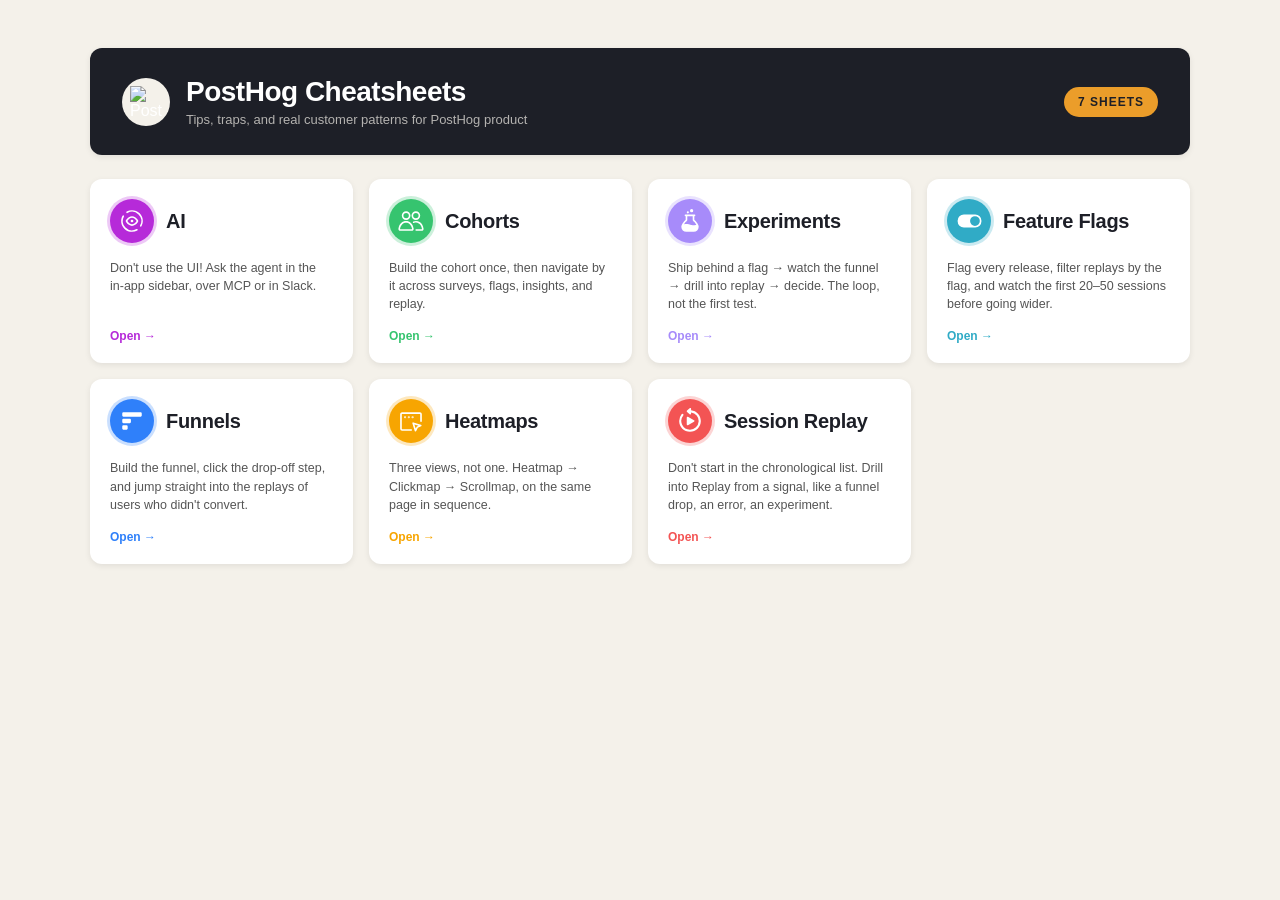
==== index.html @ 9aec154e "Initial commit: PostHog cheatsheets one-pagers + generator" ====
<!DOCTYPE html>
<html lang="en">
<head>
<meta charset="UTF-8">
<title>PostHog Cheatsheets: Index</title>
<style>
* { box-sizing: border-box; margin: 0; padding: 0; }
body {
  font-family: -apple-system, BlinkMacSystemFont, "Segoe UI", Helvetica, Arial, sans-serif;
  background: #f4f1ea; color: #1d1f27;
  min-height: 100vh; padding: 48px 32px;
}
.wrap { max-width: 1100px; margin: 0 auto; }
header {
  background: #1d1f27; color: #fff; border-radius: 12px;
  padding: 28px 32px; margin-bottom: 24px;
  display: flex; align-items: center; justify-content: space-between;
  box-shadow: 0 2px 6px rgba(0,0,0,0.08);
}
.brand { display: flex; align-items: center; gap: 16px; }
.dot {
  width: 48px; height: 48px; background: #f4f1ea; border-radius: 50%;
  display: flex; align-items: center; justify-content: center;
}
.dot img { width: 32px; height: 32px; display: block; }
h1 { font-size: 28px; letter-spacing: -0.5px; }
.sub { color: #f4f1ea; opacity: 0.7; font-size: 13px; margin-top: 4px; }
.count {
  background: #eb9d2a; color: #1d1f27; padding: 8px 14px; border-radius: 999px;
  font-weight: 700; font-size: 12px; text-transform: uppercase; letter-spacing: 1px;
}
.grid {
  display: grid; grid-template-columns: repeat(auto-fill, minmax(260px, 1fr));
  gap: 16px;
}
.card {
  background: #fff; border-radius: 12px; padding: 20px; text-decoration: none;
  color: inherit;
  transition: transform 0.15s, box-shadow 0.15s;
  box-shadow: 0 2px 6px rgba(0,0,0,0.08);
  display: flex; flex-direction: column; gap: 8px;
}
.card:hover { transform: translateY(-3px); box-shadow: 0 8px 20px rgba(0,0,0,0.08); }
.card .card-head {
  display: flex; align-items: center; gap: 12px;
}
.card .icon {
  width: 44px; height: 44px; background: var(--accent); border-radius: 50%;
  display: flex; align-items: center; justify-content: center;
  font-size: 22px; color: #fff;
  box-shadow: 0 0 0 3px color-mix(in srgb, var(--accent) 25%, transparent);
  flex-shrink: 0;
}
.card .icon svg { width: 26px; height: 26px; display: block; }
.card h2 { font-size: 20px; letter-spacing: -0.3px; }
.card p { font-size: 12.5px; color: #555; line-height: 1.45; margin-top: 8px; }
.card .arrow {
  margin-top: auto; padding-top: 8px;
  font-size: 12px; color: var(--accent); font-weight: 700;
}
footer {
  margin-top: 32px; text-align: center; color: #999; font-size: 12px;
}
</style>
</head>
<body>
<div class="wrap">
  <header>
    <div class="brand">
      <div class="dot"><img src="https://posthog.com/brand/posthog-logomark.svg" alt="PostHog hedgehog"></div>
      <div>
        <h1>PostHog Cheatsheets</h1>
        <div class="sub">Tips, traps, and real customer patterns for  PostHog product</div>
      </div>
    </div>
    <div class="count">7 sheets</div>
  </header>

  <div class="grid">
    
        <a class="card" href="posthog-ai.html" target="_blank" rel="noopener" style="--accent: #b62ad9;">
          <div class="card-head">
            <div class="icon"><svg width="100%" fill="currentColor" xmlns="http://www.w3.org/2000/svg" viewBox="0 0 24 24"><path fill-rule="evenodd" d="M12 9c-1.356 0-2.857.857-4.284 2.9a.174.174 0 0 0 0 .2C9.143 14.142 10.644 15 12 15c1.356 0 2.857-.857 4.284-2.9l.615.428-.615-.429a.174.174 0 0 0 0-.198C14.857 9.857 13.356 9 12 9Zm0-1.5c2.043 0 3.942 1.29 5.514 3.542.401.575.401 1.341 0 1.916C15.942 15.209 14.044 16.5 12 16.5c-2.043 0-3.942-1.29-5.514-3.542a1.674 1.674 0 0 1 0-1.916C8.058 8.791 9.956 7.5 12 7.5Z" clip-rule="evenodd"/><path fill-rule="evenodd" d="M18.01 5.99A8.504 8.504 0 0 0 7.836 4.587a.75.75 0 1 1-.735-1.307c3.81-2.143 8.726-1.595 11.97 1.649 3.244 3.244 3.792 8.16 1.65 11.97a.75.75 0 1 1-1.308-.735A8.504 8.504 0 0 0 18.01 5.99ZM4.3 6.815a.75.75 0 0 1 .287 1.021 8.504 8.504 0 0 0 11.577 11.577.75.75 0 0 1 .735 1.308c-3.81 2.142-8.726 1.594-11.97-1.65-3.244-3.244-3.793-8.16-1.65-11.97a.75.75 0 0 1 1.022-.286ZM10.75 12a1.25 1.25 0 1 1 2.5 0 1.25 1.25 0 0 1-2.5 0Z" clip-rule="evenodd"/></svg></div>
            <h2>AI</h2>
          </div>
          <p>Don't use the UI! Ask the agent in the in-app sidebar, over MCP or in Slack.</p>
          <div class="arrow">Open →</div>
        </a>
        
        <a class="card" href="posthog-cohorts.html" target="_blank" rel="noopener" style="--accent: #36c46f;">
          <div class="card-head">
            <div class="icon"><svg width="100%" fill="currentColor" xmlns="http://www.w3.org/2000/svg" viewBox="0 0 24 24"><path fill-rule="evenodd" clip-rule="evenodd" d="M7.5 4.5a2.5 2.5 0 1 0 0 5 2.5 2.5 0 0 0 0-5ZM3.5 7a4 4 0 1 1 8 0 4 4 0 0 1-8 0Zm13-2.5a2.5 2.5 0 1 0 0 5 2.5 2.5 0 0 0 0-5Zm-4 2.5a4 4 0 1 1 8 0 4 4 0 0 1-8 0Zm6.692 7.268c-1.381-.87-3.024-1-4.48-.395a.75.75 0 0 1-.575-1.385 6.342 6.342 0 0 1 5.855.511c1.796 1.133 3.171 3.188 3.628 6.067.17 1.073-.698 1.934-1.693 1.934H16.75a.75.75 0 0 1 0-1.5h5.177a.23.23 0 0 0 .172-.072.145.145 0 0 0 .04-.127c-.4-2.52-1.571-4.165-2.947-5.033ZM7.429 13.5c-2.384 0-4.934 1.811-5.567 5.798a.149.149 0 0 0 .04.13.228.228 0 0 0 .171.072h10.711c.073 0 .133-.03.17-.073a.149.149 0 0 0 .041-.129c-.633-3.987-3.183-5.798-5.566-5.798Zm0-1.5c3.243 0 6.319 2.476 7.047 7.063.17 1.07-.694 1.937-1.692 1.937H2.073c-.998 0-1.862-.867-1.692-1.937C1.109 14.476 4.185 12 7.429 12Z"/></svg></div>
            <h2>Cohorts</h2>
          </div>
          <p>Build the cohort once, then navigate by it across surveys, flags, insights, and replay.</p>
          <div class="arrow">Open →</div>
        </a>
        
        <a class="card" href="posthog-experiments.html" target="_blank" rel="noopener" style="--accent: #a78bfa;">
          <div class="card-head">
            <div class="icon"><svg width="100%" fill="currentColor" xmlns="http://www.w3.org/2000/svg" viewBox="0 0 24 24"><path fill-rule="evenodd" clip-rule="evenodd" d="M7 6.75A.75.75 0 0 1 7.75 6h8.5a.75.75 0 0 1 0 1.5H16v3.233a31.851 31.851 0 0 0 .885 1.006c.322.358.665.738.995 1.132.72.86 1.434 1.842 1.83 2.948.18.505.29 1.04.29 1.597A4.584 4.584 0 0 1 15.416 22H8.584A4.584 4.584 0 0 1 4 17.416c0-.558.11-1.092.29-1.597.396-1.106 1.11-2.089 1.83-2.948.33-.394.673-.774.995-1.132l.093-.104c.287-.317.553-.616.792-.902V7.5h-.25A.75.75 0 0 1 7 6.75Zm2.5.75v3.763l-.164.206c-.31.386-.662.78-1.013 1.17l-.091.101c-.325.361-.65.722-.962 1.095-.345.41-.66.82-.928 1.234l.098-.015c.895-.137 2.053-.275 2.99-.25 1.137.03 2 .302 2.774.545l.021.007c.779.245 1.469.46 2.384.484.797.02 1.846-.1 2.725-.234.211-.032.41-.065.59-.095-.313-.566-.728-1.12-1.194-1.676-.312-.373-.637-.734-.962-1.095l-.091-.101c-.351-.39-.703-.784-1.013-1.17l-.164-.206V7.5h-5Z"/><path d="M11 4a1 1 0 1 1-2 0 1 1 0 0 1 2 0Zm4-1.5a1.5 1.5 0 1 1-3 0 1.5 1.5 0 0 1 3 0Z"/></svg></div>
            <h2>Experiments</h2>
          </div>
          <p>Ship behind a flag → watch the funnel → drill into replay → decide. The loop, not the first test.</p>
          <div class="arrow">Open →</div>
        </a>
        
        <a class="card" href="posthog-feature-flags.html" target="_blank" rel="noopener" style="--accent: #30abc6;">
          <div class="card-head">
            <div class="icon"><svg width="100%" fill="currentColor" xmlns="http://www.w3.org/2000/svg" viewBox="0 0 24 24"><path fill-rule="evenodd" clip-rule="evenodd" d="M1.5 11.75A5.75 5.75 0 0 1 7.25 6h10.5a5.75 5.75 0 0 1 5.75 5.75v.5A5.75 5.75 0 0 1 17.75 18H7.25a5.75 5.75 0 0 1-5.75-5.75v-.5Zm16-4.25a4.5 4.5 0 1 0 0 9 4.5 4.5 0 0 0 0-9Z"/></svg></div>
            <h2>Feature Flags</h2>
          </div>
          <p>Flag every release, filter replays by the flag, and watch the first 20–50 sessions before going wider.</p>
          <div class="arrow">Open →</div>
        </a>
        
        <a class="card" href="posthog-funnels.html" target="_blank" rel="noopener" style="--accent: #2f80fa;">
          <div class="card-head">
            <div class="icon"><svg width="100%" fill="currentColor" xmlns="http://www.w3.org/2000/svg" viewBox="0 0 24 24"><path d="M3 5a1 1 0 0 1 1-1h16a1 1 0 0 1 1 1v2a1 1 0 0 1-1 1H4a1 1 0 0 1-1-1V5ZM3 11a1 1 0 0 1 1-1h6a1 1 0 0 1 1 1v2a1 1 0 0 1-1 1H4a1 1 0 0 1-1-1v-2ZM3 17a1 1 0 0 1 1-1h3a1 1 0 0 1 1 1v2a1 1 0 0 1-1 1H4a1 1 0 0 1-1-1v-2Z"/></svg></div>
            <h2>Funnels</h2>
          </div>
          <p>Build the funnel, click the drop-off step, and jump straight into the replays of users who didn't convert.</p>
          <div class="arrow">Open →</div>
        </a>
        
        <a class="card" href="posthog-heatmaps.html" target="_blank" rel="noopener" style="--accent: #f7a501;">
          <div class="card-head">
            <div class="icon"><svg width="100%" fill="currentColor" xmlns="http://www.w3.org/2000/svg" viewBox="0 0 24 24"><path d="M6.5 9a.5.5 0 1 1 0-1 .5.5 0 0 1 0 1ZM10 9a.5.5 0 1 1 0-1 .5.5 0 0 1 0 1Zm3.5 0a.5.5 0 1 1 0-1 .5.5 0 0 1 0 1Z"/><path fill-rule="evenodd" clip-rule="evenodd" d="M6.5 9.5a1 1 0 1 1 0-2 1 1 0 0 1 0 2Zm3.5 0a1 1 0 1 1 0-2 1 1 0 0 1 0 2Zm3.5 0a1 1 0 1 1 0-2 1 1 0 0 1 0 2Zm-7-.5a.5.5 0 1 1 0-1 .5.5 0 0 1 0 1ZM10 9a.5.5 0 1 1 0-1 .5.5 0 0 1 0 1Zm3-.5a.5.5 0 1 0 1 0 .5.5 0 0 0-1 0Z"/><path fill-rule="evenodd" clip-rule="evenodd" d="M2 5.75C2 4.784 2.784 4 3.75 4h16.5c.966 0 1.75.784 1.75 1.75v6.5a.75.75 0 0 1-1.5 0v-6.5a.25.25 0 0 0-.25-.25H3.75a.25.25 0 0 0-.25.25v13.5c0 .138.112.25.25.25h8.5a.75.75 0 0 1 0 1.5h-8.5A1.75 1.75 0 0 1 2 19.25V5.75Zm11.47 7.72a.75.75 0 0 1 .75-.187l7 2.154a.75.75 0 0 1 .115 1.388l-3.007 1.503-1.503 3.007a.75.75 0 0 1-1.388-.114l-2.154-7a.75.75 0 0 1 .187-.751Zm1.663 1.663 1.187 3.857.778-1.556a.75.75 0 0 1 .336-.336l1.556-.778-3.856-1.187Z"/></svg></div>
            <h2>Heatmaps</h2>
          </div>
          <p>Three views, not one. Heatmap → Clickmap → Scrollmap, on the same page in sequence.</p>
          <div class="arrow">Open →</div>
        </a>
        
        <a class="card" href="posthog-session-replay.html" target="_blank" rel="noopener" style="--accent: #f35454;">
          <div class="card-head">
            <div class="icon"><svg width="100%" fill="currentColor" xmlns="http://www.w3.org/2000/svg" viewBox="0 0 24 24"><path fill-rule="evenodd" clip-rule="evenodd" d="M13 .857a.863.863 0 0 0-.46-.776.758.758 0 0 0-.852.118l-2.4 2.143A.883.883 0 0 0 9 3c0 .254.105.496.288.658l2.4 2.143c.238.213.57.26.851.118A.863.863 0 0 0 13 5.143V4.062A8.001 8.001 0 0 1 12 20 8 8 0 0 1 5.777 6.972a1 1 0 0 0-1.554-1.258A9.962 9.962 0 0 0 2 12c0 5.523 4.477 10 10 10s10-4.477 10-10c0-5.185-3.947-9.449-9-9.95V.856ZM9 8.703c0-.547.611-.884 1.09-.6l5.564 3.297a.693.693 0 0 1 0 1.2l-5.565 3.297c-.478.284-1.089-.053-1.089-.6V8.703Z"/></svg></div>
            <h2>Session Replay</h2>
          </div>
          <p>Don't start in the chronological list. Drill into Replay from a signal, like a funnel drop, an error, an experiment.</p>
          <div class="arrow">Open →</div>
        </a>
        
  </div>

</div>
</body>
</html>
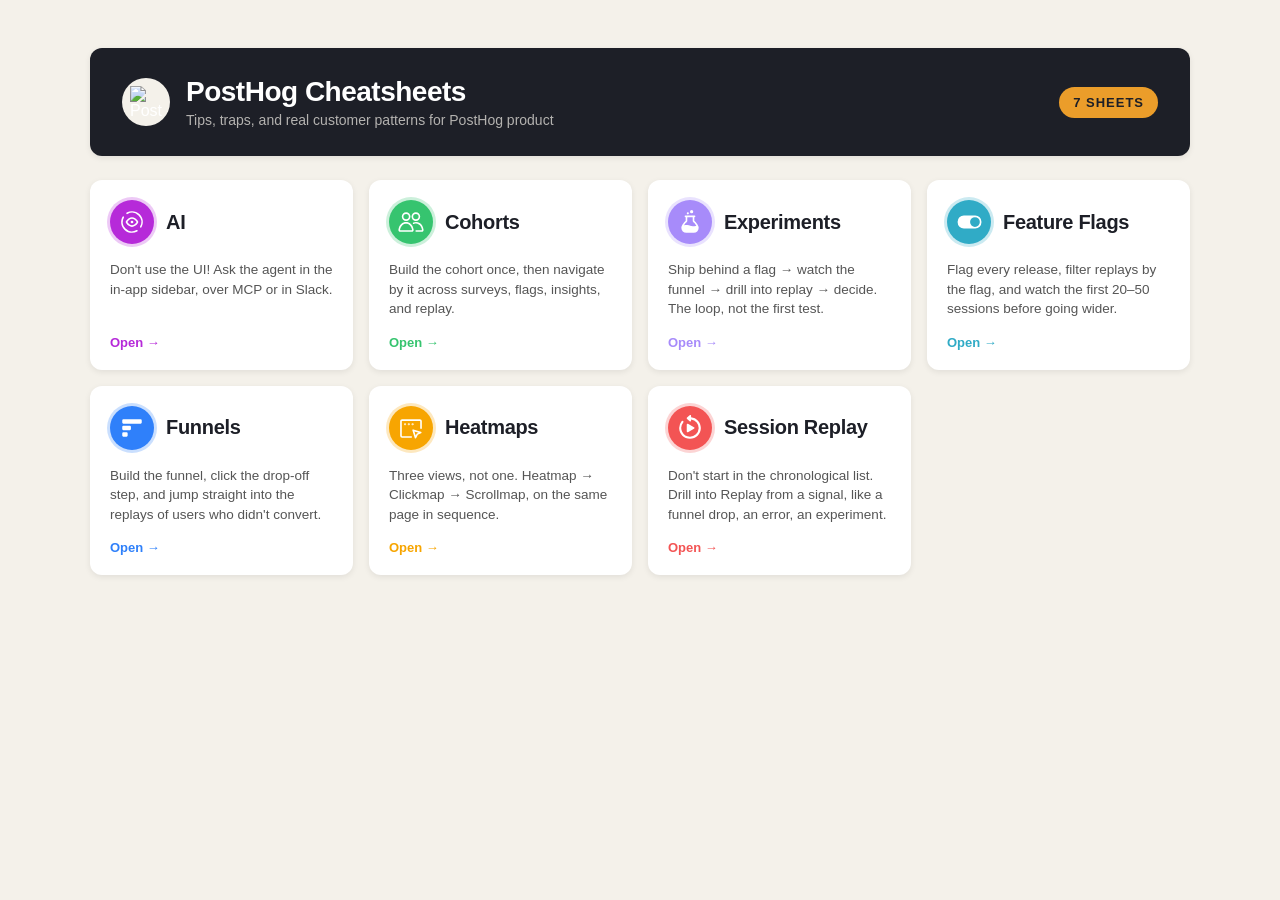
==== commit 975e71e5: "Polish: remove numbered badges, bump body text, tweak shadows and colors" ====
--- a/index.html
+++ b/index.html
@@ -24,10 +24,10 @@
 }
 .dot img { width: 32px; height: 32px; display: block; }
 h1 { font-size: 28px; letter-spacing: -0.5px; }
-.sub { color: #f4f1ea; opacity: 0.7; font-size: 13px; margin-top: 4px; }
+.sub { color: #f4f1ea; opacity: 0.7; font-size: 14px; margin-top: 4px; }
 .count {
   background: #eb9d2a; color: #1d1f27; padding: 8px 14px; border-radius: 999px;
-  font-weight: 700; font-size: 12px; text-transform: uppercase; letter-spacing: 1px;
+  font-weight: 700; font-size: 13px; text-transform: uppercase; letter-spacing: 1px;
 }
 .grid {
   display: grid; grid-template-columns: repeat(auto-fill, minmax(260px, 1fr));
@@ -47,19 +47,19 @@
 .card .icon {
   width: 44px; height: 44px; background: var(--accent); border-radius: 50%;
   display: flex; align-items: center; justify-content: center;
-  font-size: 22px; color: #fff;
+  font-size: 23px; color: #fff;
   box-shadow: 0 0 0 3px color-mix(in srgb, var(--accent) 25%, transparent);
   flex-shrink: 0;
 }
 .card .icon svg { width: 26px; height: 26px; display: block; }
 .card h2 { font-size: 20px; letter-spacing: -0.3px; }
-.card p { font-size: 12.5px; color: #555; line-height: 1.45; margin-top: 8px; }
+.card p { font-size: 13.5px; color: #555; line-height: 1.45; margin-top: 8px; }
 .card .arrow {
   margin-top: auto; padding-top: 8px;
-  font-size: 12px; color: var(--accent); font-weight: 700;
+  font-size: 13px; color: var(--accent); font-weight: 700;
 }
 footer {
-  margin-top: 32px; text-align: center; color: #999; font-size: 12px;
+  margin-top: 32px; text-align: center; color: #999; font-size: 13px;
 }
 </style>
 </head>
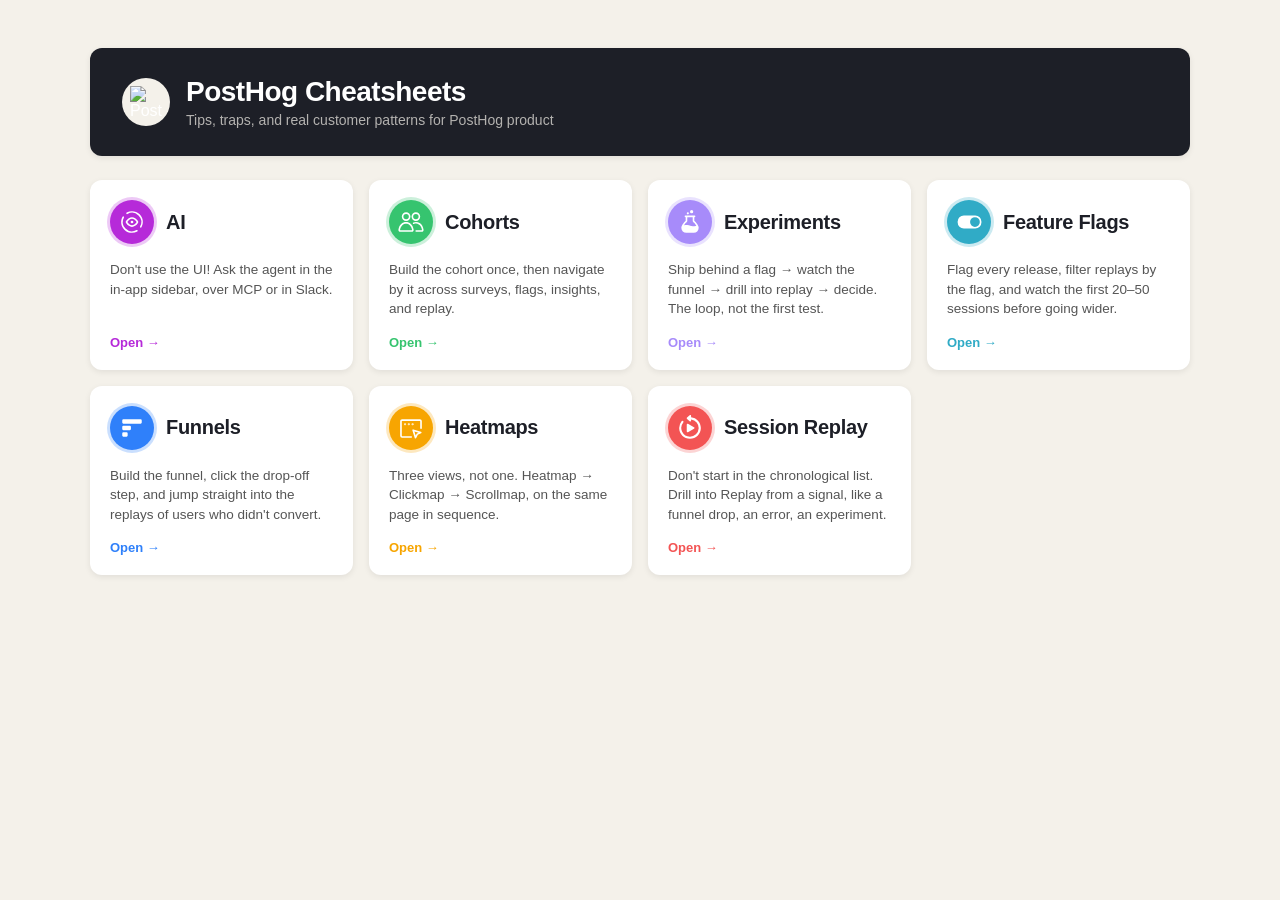
==== commit cda6e603: "Polish index header and AI setup meta; trim .hero p" ====
--- a/index.html
+++ b/index.html
@@ -25,10 +25,6 @@
 .dot img { width: 32px; height: 32px; display: block; }
 h1 { font-size: 28px; letter-spacing: -0.5px; }
 .sub { color: #f4f1ea; opacity: 0.7; font-size: 14px; margin-top: 4px; }
-.count {
-  background: #eb9d2a; color: #1d1f27; padding: 8px 14px; border-radius: 999px;
-  font-weight: 700; font-size: 13px; text-transform: uppercase; letter-spacing: 1px;
-}
 .grid {
   display: grid; grid-template-columns: repeat(auto-fill, minmax(260px, 1fr));
   gap: 16px;
@@ -73,7 +69,6 @@
         <div class="sub">Tips, traps, and real customer patterns for  PostHog product</div>
       </div>
     </div>
-    <div class="count">7 sheets</div>
   </header>
 
   <div class="grid">
